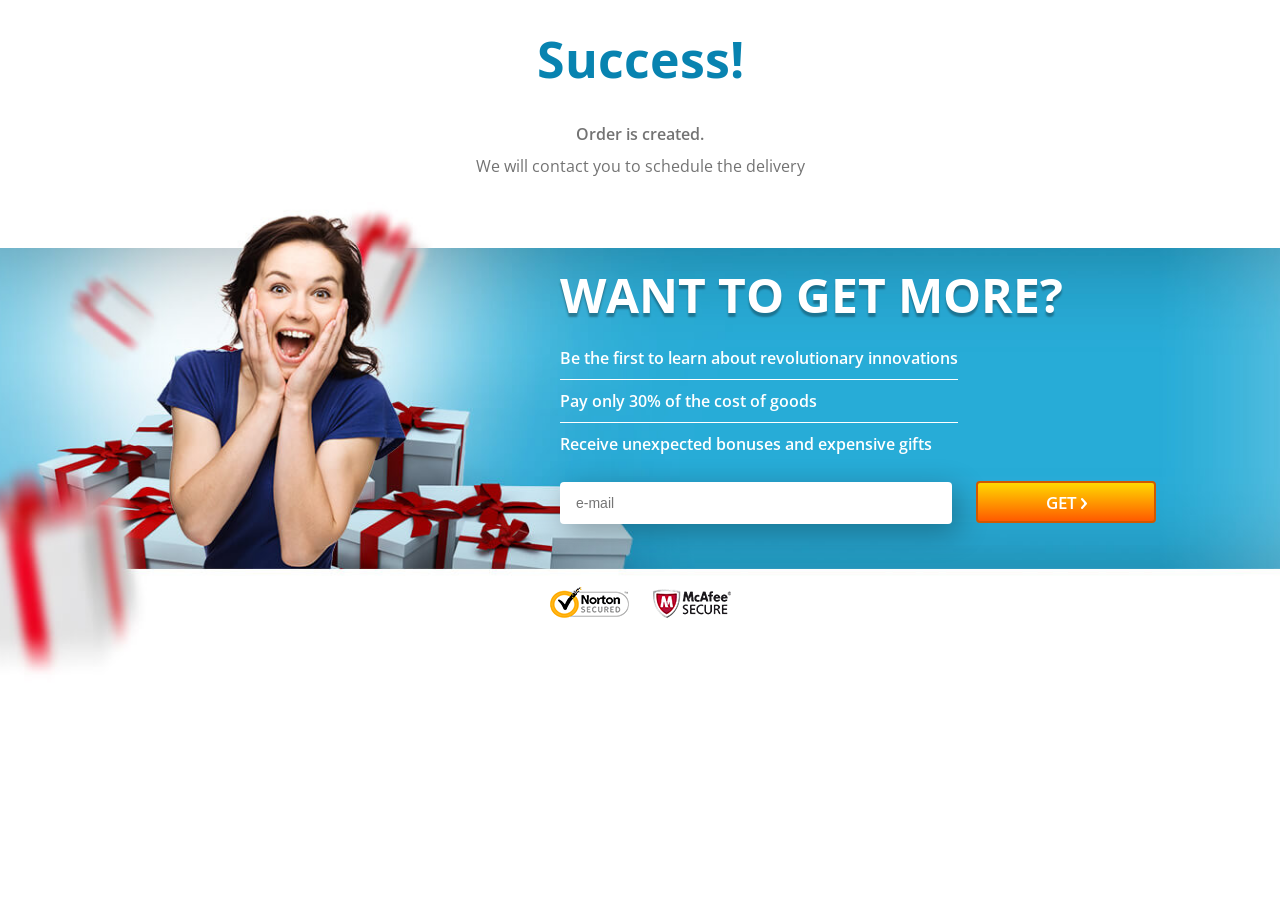
==== success.html @ befdc638 "Initial commit: Landing page Arthrolix Hungria" ====
<!DOCTYPE html>
<html lang="en">
<head>
    <meta http-equiv="Content-Type" content="text/html;charset=UTF-8">
    <meta http-equiv="X-UA-Compatible" content="IE=edge">
    <meta name="viewport" content="width=device-width, initial-scale=1, maximum-scale=1.0">
    <title>Success!</title>
    <link href="https://fonts.googleapis.com/css?family=Open+Sans:400,600,700&amp;subset=greek,vietnamese" rel="stylesheet">
    <style>*{margin:0;padding:0;border:0;outline:0}body{overflow:hidden}.container{width:1140px;padding:75px 10px 0;margin:0 auto;box-sizing:border-box}:focus{outline:0}header{text-align:center}header h2{color:#0883b0;font-family:'Open Sans',sans-serif;font-weight:700;font-size:50px;margin:25px 0 30px}header p{color:#737373;font-size:16px;margin-bottom:10px}header .order{font-family:'Open Sans',sans-serif;font-weight:600;}header .feedback{font-family:'Open Sans',sans-serif;}.content{height:519px;background-image:url([data-uri]);background-size:auto 519px;background-repeat:no-repeat;background-position:center top;color:#fff}.content .content__data{max-width:640px;min-height:290px;margin-left:auto}.content .content__title{font-size:48px;text-transform:uppercase;text-shadow:0 4px 2px rgba(0,0,0,.3);margin-bottom:10px;font-family:'Open Sans',sans-serif;font-weight:700;}.content .content__list{padding-left:0;list-style:none;display:inline-block}.content .content__list li{padding:10px 0;font-size:16px;font-family:'Open Sans',sans-serif;font-weight:600;}.content .content__list li:not(:last-child){border-bottom:1px solid #fff}.content form{padding:15px 0 25px}.content form input{height:40px;border-radius:4px;outline:0;color:#818181;font-size:14px;padding:0 15px;max-width:360px;width:100%;border:1px solid transparent;transition:box-shadow .3s,color .3s,border .3s;margin-right:20px;box-shadow:6px 8px 30px rgba(0,0,0,.3)}.content form input[data-error]{box-shadow:6px 8px 30px rgba(255,0,0,.7);border-color:red;color:red}.content form input[data-success]{box-shadow:0 0 15px #42ccff;border-color:#42ccff}.button{display:inline-block;text-align:center;border:2px solid #d05800;-webkit-border-radius:4px;border-radius:4px;width:180px;height:42px;background-color:#ffd800;background-image:-webkit-gradient(linear,left top,left bottom,from(#ffd800),to(#ff5a00));background-image:-webkit-linear-gradient(#ffd800,#ff5a00);background-image:-o-linear-gradient(#ffd800,#ff5a00);background-image:linear-gradient(#ffd800,#ff5a00);position:relative;top:1px;text-transform:uppercase;color:#fff;font-family:'Open Sans',sans-serif;font-weight:600;font-size:17px;cursor:pointer}.button__ico-animete{background:url([data-uri]) no-repeat -180px 0;display:inline-block;width:2px;height:3px;padding-top:4px;-webkit-transition:width .5s;-o-transition:width .5s;transition:width .5s;margin-left:3px}.button__ico{display:inline-block;width:6px;height:11px;background:url([data-uri]) no-repeat 0 0;margin-left:-5px}.button_small{width:138px;font-size:14px;padding:8px 0;line-height:17px}@media only screen and (min-width: 992px){.button:hover{background:#ff4800}.button:hover .button__ico-animete{width:15px;background:url([data-uri]) no-repeat -180px 0;-webkit-transition:width .5s;-o-transition:width .5s;transition:width .5s}.e-list{display:none}}.content form .submit-btn .arrow{position:relative;top:1px;margin-left:10px}.content .footer-content{margin-top:35px;text-align:center;width:100%}.content .footer-content img{margin:0 10px}@keyframes showModal{from{background-color:transparent}to{background-color:rgba(255,255,255,.8)}}@keyframes showModalContent{0%{opacity:.1;transform:translate(-50%,-50%) scale(0)}80%{transform:translate(-50%,-50%) scale(1.1)}100%{opacity:1;transform:translate(-50%,-50%) scale(1);visibility:visible}}.modal{position:absolute;top:0;left:0;z-index:100;width:100%;background-color:rgba(255,255,255,.8);animation:showModal .5s}.modal.hidden{display:none}.modal .modal__content{position:fixed;visibility:hidden;top:35%;left:50%;max-width:320px;width:100%;font-family:'Open Sans',sans-serif;z-index:101;padding:40px 30px 50px;background-color:#fff;border-radius:6px;box-shadow:0 4px 30px rgba(0,0,0,.3);transform:translate(-50%,-50%) scale(1);text-align:center;animation:showModalContent .4s ease .5s;animation-fill-mode:forwards;box-sizing:border-box}.modal .modal__content h2{font-size:47px;color:#0883b0;margin-bottom:50px}.modal .modal__content p,.modal .modal__content output{font-size:16px;line-height:30px}.modal .modal__content output{color:#0883b0;display:block}.modal .modal__content output,.modal.visible .modal__content .backToLanding{font-family:'Open Sans',sans-serif;font-weight:700;}.modal .modal__content .backToLanding{width:160px;height:38px;margin:0 auto;margin-top:100px;border:2px solid #cdcdcd;background-color:#fff;border-radius:4px;text-transform:uppercase;font-size:14px;color:#8e8e8e;cursor:pointer;transition:background-color .3s,color .3s}.modal .modal__content .backToLanding:hover{background-color:#0883b0;color:#fff;border-color:#0883b0}@media only screen and (max-width: 470px){.modal .modal__content{top:50%;max-width:290px;padding:20px 15px 30px}.modal .modal__content h2{font-size:40px}}div.footer{position:relative;margin-top:-90px;background:none!important}@media only screen and (min-width: 1921px){.content{background-size:contain}}@media only screen and (max-width: 1199px){.container{width:100%}.content .content__data{max-width:580px}.content .content__data form input{max-width:250px}.content .content__title{font-size:40px}}@media only screen and (max-width: 992px){body{overflow:auto}}@media only screen and (max-width: 767px){.container{padding-left:0;padding-right:0}header{margin-bottom:0;padding:0 20px}header h2{font-size:30px;margin:15px 0}header .order,header .feedback{font-size:14px}.content .content__title{padding:0 20px;margin:0 auto 20px;font-size:24px;text-align:center}.content form input{display:block;margin:0 auto 20px}.content{background-image:url([data-uri]);text-align:center;height:auto}.content .content__data{max-width:100%;min-height:0;margin:260px auto 0}.mob-bg{background-color:#27acd7}.content .footer-content{margin-top:20px}.content .content__list{padding:10px 20px 0}div.footer{margin-top:-10px}}@media only screen and (max-width: 479px){.content .content__data{margin-top:160px}}</style>
</head>
<body>
<header>
    <h2>Success!</h2>
    <p class="order">Order is created.</p>
    <p class="feedback">We will contact you to schedule the delivery</p>
</header>
<section class="content">
    <div class="container">
        <div class="content__data">
            <h3 class="content__title">Want to get more?</h3>
            <div class="mob-bg">
                <ul class="content__list">
                    <li>Be the first to learn about revolutionary innovations</li>
                    <li>Pay only 30% of the cost of goods</li>
                    <li>Receive unexpected bonuses and expensive gifts</li>
                </ul>
                <form action="/land/success" id="userEmail" name="user-email" method="POST">
                    <input type="text" name="email" placeholder="e-mail">
                    <button class="button submit-btn" type="submit">Get <i class="button__ico-animete"></i><i class="button__ico"></i></button>
                </form>
            </div>
        </div>
        <div class="footer-content">
            <img src="[data-uri]" alt="Norton Security">
            <img src="[data-uri]" alt="McAfee Security">
        </div>
    </div>
</section>
<div class="modal hidden">
    <div class="modal__content">
        <h2>Thank you!</h2>
        <p>As soon as possible, you will begin to receive</p>
        <output class="email"></output>
        <p>Our exclusive offers!</p>
        <button type="button" class="backToLanding">Close</button>
    </div>
</div>
<script>"use strict";(function(){var a={getParamsName:["order_id","hash"],validPatterns:{email:/.+@.+\..+/i},serverErrorMsg:"Server Error :(",wrapperHeight:function(){var f=document.querySelector(".content__data").clientHeight,g=document.querySelector(".footer-content").clientHeight;return document.body.clientHeight+f+g+"px"}(),errorAttribute:"data-error",successAttribute:"data-success"},b={emailInput:document.forms[0].email,submitButton:document.querySelector(".submit-btn"),output:document.querySelector("output.email"),modal:document.querySelector(".modal"),backButton:document.querySelector(".backToLanding"),isValid:function isValid(f,g){var h=g.value;return f.test(h)?(this.isSuccess(g,a.successAttribute),this.output.textContent=h,!0):(this.isError(g,a.errorAttribute),!1)},isSuccess:function isSuccess(f,g){f.setAttribute(g,"true")},isError:function isError(f,g){return!!f.getAttribute(g)||void f.setAttribute(g,"true")},isTyping:function isTyping(f,g){return g.forEach(function(h){f.getAttribute(h)&&f.removeAttribute(h)}),!0},backToLanding:function backToLanding(){location.assign("/")},getData:function getData(){var f="";return f+=this.locationHandler(a.getParamsName),f+="&"+this.emailInput.name+"="+encodeURIComponent(this.emailInput.value),f},showModal:function showModal(){this.modal.style.height=a.wrapperHeight,this.modal.classList.remove("hidden")},sendData:function sendData(f,g){var h=new XMLHttpRequest;h.open("POST","/land/success",!0),h.setRequestHeader("Content-Type","application/x-www-form-urlencoded"),h.setRequestHeader("X-Requested-With","XMLHttpRequest"),h.onreadystatechange=function(){if(200===h.status&&4===h.readyState){var k=JSON.parse(h.responseText);if(k.status&&0<k.status.length&&"ok"===k.status.toLowerCase())g.call(b);else{var l=k.data||a.serverErrorMsg;b.makeErrorBlock(l)}}},h.send(f)},locationHandler:function locationHandler(f,g){var h=location.search,k=[],l=[],m={},n="",o=h;if(""!==o){if(l=o.substr(1).split("&"),!(f instanceof Array)){for(var p=0;p<l.length;p++)if(k=l[p].split("="),k[0]===f&&"string"==typeof f){g(k[1]);break}}else for(var q=0;q<l.length;q++){k=l[q].split("=");for(var r=0;r<f.length;r++)f[r]===k[0]&&(m[k[0]]=k[1])}for(var s in m)n+="&"+s+"="+encodeURIComponent(m[s]);return n.substr(1)}return!1},makeErrorBlock:function makeErrorBlock(f){var g={width:document.body.clientWidth+"px",height:a.wrapperHeight,textAlign:"center",position:"absolute",top:"0",backgroundColor:"rgba(255,255,255,.8)",zIndex:"99999"},h={fontSize:"26px",color:"#FF4C4C",borderRadius:"20px",border:"2px solid #FF4C4C",padding:"10px 15px",position:"fixed",top:"50%",left:"50%",transform:"translateX(-50%) translateY(-50%)",fontWeight:"700",backgroundColor:"rgba(255,76,76,.2)"},k={display:"block",padding:"8px 20px",color:"#FF4C4C",borderRadius:"6px",margin:"15px auto 0",backgroundColor:"rgba(255,76,76,.2)",border:"1px solid rgba(255,76,76,.8)",cursor:"pointer",fontWeight:"700",transition:"background-color .4s"},l=document.createElement("DIV"),m=document.createElement("BUTTON"),n=document.createElement("H2");for(var o in g)l.style[o]=g[o];for(var p in h)n.style[p]=h[p];for(var q in k)m.style[q]=k[q];l.classList.add("js-error"),m.setAttribute("type","button"),m.appendChild(document.createTextNode("Ok")),m.addEventListener("mouseover",function(){this.style.backgroundColor="rgba(255,76,76,.4)"}),m.addEventListener("mouseleave",function(){this.style.backgroundColor="rgba(255,76,76,.2)"}),m.addEventListener("click",function(){document.body.removeChild(l)}),n.appendChild(document.createTextNode(f)),n.appendChild(m),l.appendChild(n),document.body.appendChild(l)}},c=a.validPatterns.email;b.emailInput.addEventListener("blur",function(){b.isValid(c,b.emailInput)?b.data=b.getData():(b.data&&b.data.length&&(b.data=null),b.isError(this,a.errorAttribute))});var d=[a.errorAttribute,a.successAttribute];b.emailInput.addEventListener("focus",function(){b.isTyping(this,d)}),b.submitButton.addEventListener("click",function(f){f.preventDefault(),b.isValid(c,b.emailInput)?b.data&&b.sendData(b.data,b.showModal):b.isError(b.emailInput,a.errorAttribute)}),b.backButton.addEventListener("click",b.backToLanding),b.locationHandler("email",function(f){return!!f&&void(b.emailInput.value=f,b.isValid(c,b.emailInput),b.data=b.getData())})})();</script>
</body>
</html>
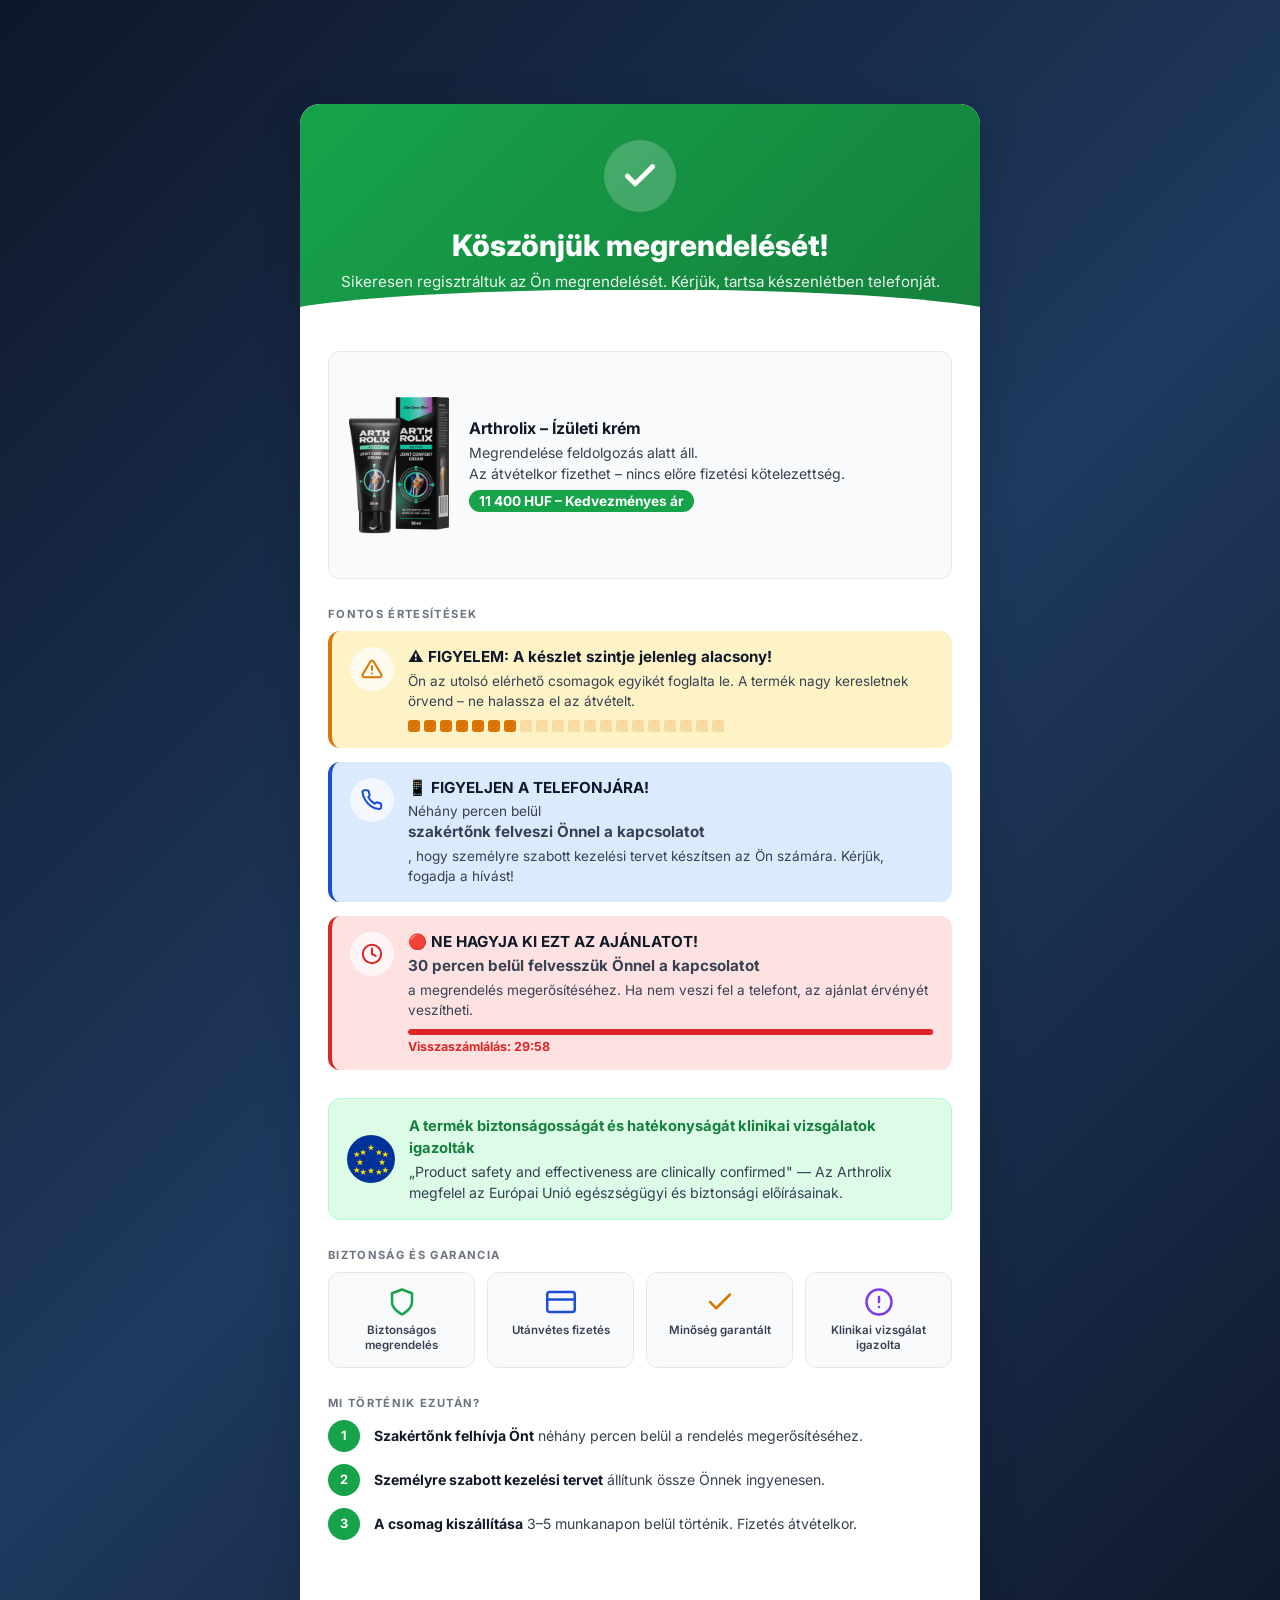
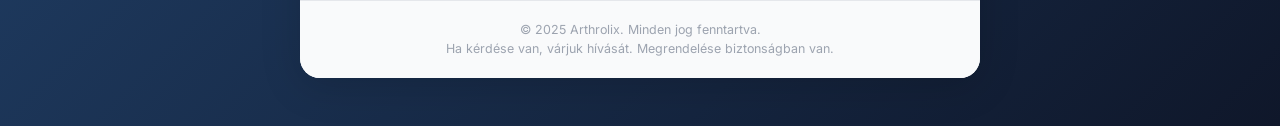
==== commit ec19d48a: "feat: nova pagina success - moderna, gatilhos urgencia, hungaro, selos EU" ====
--- a/success.html
+++ b/success.html
@@ -1,50 +1,558 @@
 <!DOCTYPE html>
-<html lang="en">
+<html lang="hu">
 <head>
-    <meta http-equiv="Content-Type" content="text/html;charset=UTF-8">
-    <meta http-equiv="X-UA-Compatible" content="IE=edge">
-    <meta name="viewport" content="width=device-width, initial-scale=1, maximum-scale=1.0">
-    <title>Success!</title>
-    <link href="https://fonts.googleapis.com/css?family=Open+Sans:400,600,700&amp;subset=greek,vietnamese" rel="stylesheet">
-    <style>*{margin:0;padding:0;border:0;outline:0}body{overflow:hidden}.container{width:1140px;padding:75px 10px 0;margin:0 auto;box-sizing:border-box}:focus{outline:0}header{text-align:center}header h2{color:#0883b0;font-family:'Open Sans',sans-serif;font-weight:700;font-size:50px;margin:25px 0 30px}header p{color:#737373;font-size:16px;margin-bottom:10px}header .order{font-family:'Open Sans',sans-serif;font-weight:600;}header .feedback{font-family:'Open Sans',sans-serif;}.content{height:519px;background-image:url([data-uri]);background-size:auto 519px;background-repeat:no-repeat;background-position:center top;color:#fff}.content .content__data{max-width:640px;min-height:290px;margin-left:auto}.content .content__title{font-size:48px;text-transform:uppercase;text-shadow:0 4px 2px rgba(0,0,0,.3);margin-bottom:10px;font-family:'Open Sans',sans-serif;font-weight:700;}.content .content__list{padding-left:0;list-style:none;display:inline-block}.content .content__list li{padding:10px 0;font-size:16px;font-family:'Open Sans',sans-serif;font-weight:600;}.content .content__list li:not(:last-child){border-bottom:1px solid #fff}.content form{padding:15px 0 25px}.content form input{height:40px;border-radius:4px;outline:0;color:#818181;font-size:14px;padding:0 15px;max-width:360px;width:100%;border:1px solid transparent;transition:box-shadow .3s,color .3s,border .3s;margin-right:20px;box-shadow:6px 8px 30px rgba(0,0,0,.3)}.content form input[data-error]{box-shadow:6px 8px 30px rgba(255,0,0,.7);border-color:red;color:red}.content form input[data-success]{box-shadow:0 0 15px #42ccff;border-color:#42ccff}.button{display:inline-block;text-align:center;border:2px solid #d05800;-webkit-border-radius:4px;border-radius:4px;width:180px;height:42px;background-color:#ffd800;background-image:-webkit-gradient(linear,left top,left bottom,from(#ffd800),to(#ff5a00));background-image:-webkit-linear-gradient(#ffd800,#ff5a00);background-image:-o-linear-gradient(#ffd800,#ff5a00);background-image:linear-gradient(#ffd800,#ff5a00);position:relative;top:1px;text-transform:uppercase;color:#fff;font-family:'Open Sans',sans-serif;font-weight:600;font-size:17px;cursor:pointer}.button__ico-animete{background:url([data-uri]) no-repeat -180px 0;display:inline-block;width:2px;height:3px;padding-top:4px;-webkit-transition:width .5s;-o-transition:width .5s;transition:width .5s;margin-left:3px}.button__ico{display:inline-block;width:6px;height:11px;background:url([data-uri]) no-repeat 0 0;margin-left:-5px}.button_small{width:138px;font-size:14px;padding:8px 0;line-height:17px}@media only screen and (min-width: 992px){.button:hover{background:#ff4800}.button:hover .button__ico-animete{width:15px;background:url([data-uri]) no-repeat -180px 0;-webkit-transition:width .5s;-o-transition:width .5s;transition:width .5s}.e-list{display:none}}.content form .submit-btn .arrow{position:relative;top:1px;margin-left:10px}.content .footer-content{margin-top:35px;text-align:center;width:100%}.content .footer-content img{margin:0 10px}@keyframes showModal{from{background-color:transparent}to{background-color:rgba(255,255,255,.8)}}@keyframes showModalContent{0%{opacity:.1;transform:translate(-50%,-50%) scale(0)}80%{transform:translate(-50%,-50%) scale(1.1)}100%{opacity:1;transform:translate(-50%,-50%) scale(1);visibility:visible}}.modal{position:absolute;top:0;left:0;z-index:100;width:100%;background-color:rgba(255,255,255,.8);animation:showModal .5s}.modal.hidden{display:none}.modal .modal__content{position:fixed;visibility:hidden;top:35%;left:50%;max-width:320px;width:100%;font-family:'Open Sans',sans-serif;z-index:101;padding:40px 30px 50px;background-color:#fff;border-radius:6px;box-shadow:0 4px 30px rgba(0,0,0,.3);transform:translate(-50%,-50%) scale(1);text-align:center;animation:showModalContent .4s ease .5s;animation-fill-mode:forwards;box-sizing:border-box}.modal .modal__content h2{font-size:47px;color:#0883b0;margin-bottom:50px}.modal .modal__content p,.modal .modal__content output{font-size:16px;line-height:30px}.modal .modal__content output{color:#0883b0;display:block}.modal .modal__content output,.modal.visible .modal__content .backToLanding{font-family:'Open Sans',sans-serif;font-weight:700;}.modal .modal__content .backToLanding{width:160px;height:38px;margin:0 auto;margin-top:100px;border:2px solid #cdcdcd;background-color:#fff;border-radius:4px;text-transform:uppercase;font-size:14px;color:#8e8e8e;cursor:pointer;transition:background-color .3s,color .3s}.modal .modal__content .backToLanding:hover{background-color:#0883b0;color:#fff;border-color:#0883b0}@media only screen and (max-width: 470px){.modal .modal__content{top:50%;max-width:290px;padding:20px 15px 30px}.modal .modal__content h2{font-size:40px}}div.footer{position:relative;margin-top:-90px;background:none!important}@media only screen and (min-width: 1921px){.content{background-size:contain}}@media only screen and (max-width: 1199px){.container{width:100%}.content .content__data{max-width:580px}.content .content__data form input{max-width:250px}.content .content__title{font-size:40px}}@media only screen and (max-width: 992px){body{overflow:auto}}@media only screen and (max-width: 767px){.container{padding-left:0;padding-right:0}header{margin-bottom:0;padding:0 20px}header h2{font-size:30px;margin:15px 0}header .order,header .feedback{font-size:14px}.content .content__title{padding:0 20px;margin:0 auto 20px;font-size:24px;text-align:center}.content form input{display:block;margin:0 auto 20px}.content{background-image:url([data-uri]);text-align:center;height:auto}.content .content__data{max-width:100%;min-height:0;margin:260px auto 0}.mob-bg{background-color:#27acd7}.content .footer-content{margin-top:20px}.content .content__list{padding:10px 20px 0}div.footer{margin-top:-10px}}@media only screen and (max-width: 479px){.content .content__data{margin-top:160px}}</style>
+  <meta charset="UTF-8">
+  <meta http-equiv="X-UA-Compatible" content="IE=edge">
+  <meta name="viewport" content="width=device-width, initial-scale=1.0">
+  <title>Köszönjük megrendelését! | Arthrolix</title>
+  <link rel="icon" href="img/favicon.png">
+  <link href="https://fonts.googleapis.com/css2?family=Inter:wght@400;500;600;700;800;900&display=swap" rel="stylesheet">
+  <style>
+    *, *::before, *::after { box-sizing: border-box; margin: 0; padding: 0; }
+
+    :root {
+      --green:   #16a34a;
+      --green-d: #15803d;
+      --green-l: #dcfce7;
+      --amber:   #d97706;
+      --amber-l: #fef3c7;
+      --red:     #dc2626;
+      --red-l:   #fee2e2;
+      --blue:    #1d4ed8;
+      --blue-l:  #dbeafe;
+      --gray-50: #f9fafb;
+      --gray-100:#f3f4f6;
+      --gray-200:#e5e7eb;
+      --gray-700:#374151;
+      --gray-800:#1f2937;
+      --gray-900:#111827;
+      --radius:  12px;
+      --shadow:  0 4px 24px rgba(0,0,0,.10);
+      --shadow-lg:0 8px 40px rgba(0,0,0,.15);
+    }
+
+    body {
+      font-family: 'Inter', sans-serif;
+      background: linear-gradient(135deg, #0f172a 0%, #1e3a5f 50%, #0f172a 100%);
+      min-height: 100vh;
+      color: var(--gray-900);
+      padding: 24px 16px 48px;
+    }
+
+    /* ── HEADER STRIP ─────────────────────────────── */
+    .header-strip {
+      text-align: center;
+      margin-bottom: 24px;
+    }
+    .header-strip img { height: 52px; }
+
+    /* ── CARD ─────────────────────────────────────── */
+    .card {
+      background: #fff;
+      border-radius: 20px;
+      box-shadow: var(--shadow-lg);
+      max-width: 680px;
+      margin: 0 auto;
+      overflow: hidden;
+    }
+
+    /* ── SUCCESS HERO ──────────────────────────────── */
+    .hero {
+      background: linear-gradient(135deg, #16a34a 0%, #15803d 100%);
+      padding: 36px 32px 28px;
+      text-align: center;
+      color: #fff;
+      position: relative;
+    }
+    .hero::after {
+      content: '';
+      display: block;
+      position: absolute;
+      bottom: -1px; left: 0; right: 0;
+      height: 30px;
+      background: #fff;
+      clip-path: ellipse(55% 100% at 50% 100%);
+    }
+    .checkmark-wrap {
+      width: 72px; height: 72px;
+      background: rgba(255,255,255,.2);
+      border-radius: 50%;
+      display: flex; align-items: center; justify-content: center;
+      margin: 0 auto 16px;
+      animation: pop .5s cubic-bezier(.175,.885,.32,1.275) both;
+    }
+    @keyframes pop {
+      0%   { transform: scale(0); opacity: 0; }
+      100% { transform: scale(1); opacity: 1; }
+    }
+    .checkmark-wrap svg { width: 38px; height: 38px; }
+    .hero h1 {
+      font-size: clamp(1.4rem, 4vw, 1.85rem);
+      font-weight: 800;
+      line-height: 1.2;
+      margin-bottom: 8px;
+    }
+    .hero p {
+      font-size: .95rem;
+      opacity: .9;
+      margin-bottom: 0;
+    }
+
+    /* ── BODY AREA ─────────────────────────────────── */
+    .body { padding: 32px 28px; }
+
+    /* ── ORDER CONFIRM ─────────────────────────────── */
+    .order-confirm {
+      display: flex;
+      align-items: center;
+      gap: 20px;
+      background: var(--gray-50);
+      border: 1px solid var(--gray-200);
+      border-radius: var(--radius);
+      padding: 20px;
+      margin-bottom: 28px;
+    }
+    .order-confirm img {
+      width: 100px;
+      height: auto;
+      object-fit: contain;
+      flex-shrink: 0;
+      border-radius: 8px;
+    }
+    .order-confirm-text h3 {
+      font-size: 1rem;
+      font-weight: 700;
+      margin-bottom: 4px;
+      color: var(--gray-900);
+    }
+    .order-confirm-text p {
+      font-size: .88rem;
+      color: var(--gray-700);
+      line-height: 1.5;
+    }
+    .price-badge {
+      display: inline-block;
+      background: var(--green);
+      color: #fff;
+      font-weight: 700;
+      font-size: .85rem;
+      padding: 3px 10px;
+      border-radius: 20px;
+      margin-top: 6px;
+    }
+
+    /* ── SECTION TITLE ─────────────────────────────── */
+    .section-label {
+      font-size: .7rem;
+      font-weight: 700;
+      letter-spacing: .12em;
+      text-transform: uppercase;
+      color: #6b7280;
+      margin-bottom: 10px;
+    }
+
+    /* ── TRIGGERS ──────────────────────────────────── */
+    .triggers { display: flex; flex-direction: column; gap: 14px; margin-bottom: 28px; }
+
+    .trigger {
+      display: flex;
+      align-items: flex-start;
+      gap: 14px;
+      padding: 16px 18px;
+      border-radius: var(--radius);
+      border-left: 4px solid transparent;
+      position: relative;
+      overflow: hidden;
+    }
+    .trigger::before {
+      content: '';
+      position: absolute;
+      inset: 0;
+      opacity: .07;
+    }
+
+    /* Trigger 1 – stock – amber */
+    .trigger-stock {
+      background: var(--amber-l);
+      border-color: var(--amber);
+    }
+    .trigger-stock .t-icon { color: var(--amber); }
+
+    /* Trigger 2 – phone – blue */
+    .trigger-phone {
+      background: var(--blue-l);
+      border-color: var(--blue);
+    }
+    .trigger-phone .t-icon { color: var(--blue); }
+
+    /* Trigger 3 – urgency – red */
+    .trigger-urgent {
+      background: var(--red-l);
+      border-color: var(--red);
+    }
+    .trigger-urgent .t-icon { color: var(--red); }
+
+    .t-icon {
+      width: 44px; height: 44px;
+      flex-shrink: 0;
+      display: flex; align-items: center; justify-content: center;
+      border-radius: 50%;
+      background: rgba(255,255,255,.7);
+    }
+    .t-icon svg { width: 22px; height: 22px; }
+
+    .t-content { flex: 1; }
+    .t-content strong {
+      display: block;
+      font-size: .95rem;
+      font-weight: 700;
+      margin-bottom: 4px;
+      line-height: 1.3;
+    }
+    .t-content p {
+      font-size: .85rem;
+      line-height: 1.5;
+      color: var(--gray-700);
+      margin: 0;
+    }
+
+    /* countdown inside trigger-urgent */
+    #countdown-bar {
+      margin-top: 8px;
+      height: 6px;
+      background: rgba(220,38,38,.2);
+      border-radius: 99px;
+      overflow: hidden;
+    }
+    #countdown-fill {
+      height: 100%;
+      background: var(--red);
+      border-radius: 99px;
+      transition: width 1s linear;
+    }
+    #countdown-label {
+      font-size: .78rem;
+      font-weight: 700;
+      color: var(--red);
+      margin-top: 4px;
+    }
+
+    /* Stock indicator */
+    .stock-dots {
+      display: flex; gap: 4px; margin-top: 8px; flex-wrap: wrap;
+    }
+    .stock-dot {
+      width: 12px; height: 12px;
+      border-radius: 3px;
+    }
+    .stock-dot.filled { background: var(--amber); }
+    .stock-dot.empty  { background: rgba(217,119,6,.2); }
+
+    /* Pulse on phone icon */
+    @keyframes pulse {
+      0%,100% { box-shadow: 0 0 0 0 rgba(29,78,216,.4); }
+      50%      { box-shadow: 0 0 0 8px rgba(29,78,216,0); }
+    }
+    .trigger-phone .t-icon { animation: pulse 2s infinite; }
+
+    /* ── CLINICAL BADGE ────────────────────────────── */
+    .clinical-badge {
+      display: flex;
+      align-items: center;
+      gap: 14px;
+      background: var(--green-l);
+      border: 1px solid #bbf7d0;
+      border-radius: var(--radius);
+      padding: 16px 18px;
+      margin-bottom: 28px;
+    }
+    .eu-logo {
+      flex-shrink: 0;
+      width: 48px; height: 48px;
+      border-radius: 50%;
+      background: #003399;
+      display: flex; align-items: center; justify-content: center;
+      overflow: hidden;
+    }
+    .eu-logo svg { width: 40px; height: 40px; }
+    .clinical-badge p {
+      font-size: .88rem;
+      line-height: 1.5;
+      color: var(--gray-700);
+      margin: 0;
+    }
+    .clinical-badge p strong {
+      display: block;
+      font-size: .92rem;
+      color: var(--green-d);
+      margin-bottom: 2px;
+    }
+
+    /* ── TRUST SEALS ───────────────────────────────── */
+    .trust-seals {
+      display: grid;
+      grid-template-columns: repeat(auto-fit, minmax(120px, 1fr));
+      gap: 12px;
+      margin-bottom: 28px;
+    }
+    .seal {
+      display: flex;
+      flex-direction: column;
+      align-items: center;
+      gap: 6px;
+      background: var(--gray-50);
+      border: 1px solid var(--gray-200);
+      border-radius: var(--radius);
+      padding: 14px 10px;
+      text-align: center;
+    }
+    .seal svg { width: 30px; height: 30px; }
+    .seal span {
+      font-size: .72rem;
+      font-weight: 600;
+      color: var(--gray-700);
+      line-height: 1.3;
+    }
+
+    /* ── WHAT HAPPENS NEXT ─────────────────────────── */
+    .steps { display: flex; flex-direction: column; gap: 12px; margin-bottom: 28px; }
+    .step {
+      display: flex;
+      align-items: center;
+      gap: 14px;
+    }
+    .step-num {
+      width: 32px; height: 32px;
+      border-radius: 50%;
+      background: var(--green);
+      color: #fff;
+      font-size: .8rem;
+      font-weight: 700;
+      display: flex; align-items: center; justify-content: center;
+      flex-shrink: 0;
+    }
+    .step p { font-size: .88rem; color: var(--gray-700); line-height: 1.4; margin: 0; }
+    .step p strong { color: var(--gray-900); }
+
+    /* ── FOOTER ────────────────────────────────────── */
+    .card-footer {
+      background: var(--gray-50);
+      border-top: 1px solid var(--gray-200);
+      padding: 20px 28px;
+      text-align: center;
+    }
+    .card-footer p {
+      font-size: .78rem;
+      color: #9ca3af;
+      line-height: 1.5;
+    }
+
+    /* ── RESPONSIVE ────────────────────────────────── */
+    @media (max-width: 480px) {
+      .body { padding: 24px 18px; }
+      .order-confirm { flex-direction: column; text-align: center; }
+      .order-confirm img { width: 120px; margin: 0 auto; }
+    }
+  </style>
 </head>
 <body>
-<header>
-    <h2>Success!</h2>
-    <p class="order">Order is created.</p>
-    <p class="feedback">We will contact you to schedule the delivery</p>
-</header>
-<section class="content">
-    <div class="container">
-        <div class="content__data">
-            <h3 class="content__title">Want to get more?</h3>
-            <div class="mob-bg">
-                <ul class="content__list">
-                    <li>Be the first to learn about revolutionary innovations</li>
-                    <li>Pay only 30% of the cost of goods</li>
-                    <li>Receive unexpected bonuses and expensive gifts</li>
-                </ul>
-                <form action="/land/success" id="userEmail" name="user-email" method="POST">
-                    <input type="text" name="email" placeholder="e-mail">
-                    <button class="button submit-btn" type="submit">Get <i class="button__ico-animete"></i><i class="button__ico"></i></button>
-                </form>
-            </div>
-        </div>
-        <div class="footer-content">
-            <img src="[data-uri]" alt="Norton Security">
-            <img src="[data-uri]" alt="McAfee Security">
-        </div>
+
+  <!-- Logo strip -->
+  <div class="header-strip">
+    <img src="img/logo-main.png" alt="Arthrolix">
+  </div>
+
+  <div class="card">
+
+    <!-- ── HERO ──────────────────────────────────── -->
+    <div class="hero">
+      <div class="checkmark-wrap">
+        <svg viewBox="0 0 24 24" fill="none" stroke="#fff" stroke-width="3" stroke-linecap="round" stroke-linejoin="round">
+          <polyline points="20 6 9 17 4 12"/>
+        </svg>
+      </div>
+      <h1>Köszönjük megrendelését!</h1>
+      <p>Sikeresen regisztráltuk az Ön megrendelését. Kérjük, tartsa készenlétben telefonját.</p>
     </div>
-</section>
-<div class="modal hidden">
-    <div class="modal__content">
-        <h2>Thank you!</h2>
-        <p>As soon as possible, you will begin to receive</p>
-        <output class="email"></output>
-        <p>Our exclusive offers!</p>
-        <button type="button" class="backToLanding">Close</button>
+
+    <!-- ── BODY ──────────────────────────────────── -->
+    <div class="body">
+
+      <!-- Order confirm -->
+      <div class="order-confirm">
+        <img src="img/prod-main.png" alt="Arthrolix termék">
+        <div class="order-confirm-text">
+          <h3>Arthrolix – Ízületi krém</h3>
+          <p>Megrendelése feldolgozás alatt áll.<br>Az átvételkor fizethet – nincs előre fizetési kötelezettség.</p>
+          <span class="price-badge">11&nbsp;400 HUF – Kedvezményes ár</span>
+        </div>
+      </div>
+
+      <!-- ── TRIGGERS ──────────────────────────────── -->
+      <p class="section-label">Fontos értesítések</p>
+      <div class="triggers">
+
+        <!-- Trigger 1 – stock -->
+        <div class="trigger trigger-stock">
+          <div class="t-icon">
+            <svg viewBox="0 0 24 24" fill="none" stroke="currentColor" stroke-width="2.2" stroke-linecap="round" stroke-linejoin="round">
+              <path d="M10.29 3.86L1.82 18a2 2 0 0 0 1.71 3h16.94a2 2 0 0 0 1.71-3L13.71 3.86a2 2 0 0 0-3.42 0z"/>
+              <line x1="12" y1="9" x2="12" y2="13"/><line x1="12" y1="17" x2="12.01" y2="17"/>
+            </svg>
+          </div>
+          <div class="t-content">
+            <strong>⚠️ FIGYELEM: A készlet szintje jelenleg alacsony!</strong>
+            <p>Ön az utolsó elérhető csomagok egyikét foglalta le. A termék nagy keresletnek örvend – ne halassza el az átvételt.</p>
+            <div class="stock-dots" id="stockDots"></div>
+          </div>
+        </div>
+
+        <!-- Trigger 2 – phone -->
+        <div class="trigger trigger-phone">
+          <div class="t-icon">
+            <svg viewBox="0 0 24 24" fill="none" stroke="currentColor" stroke-width="2.2" stroke-linecap="round" stroke-linejoin="round">
+              <path d="M22 16.92v3a2 2 0 0 1-2.18 2 19.79 19.79 0 0 1-8.63-3.07A19.5 19.5 0 0 1 4.69 12a19.79 19.79 0 0 1-3.07-8.67A2 2 0 0 1 3.6 1.27h3a2 2 0 0 1 2 1.72c.127.96.361 1.903.7 2.81a2 2 0 0 1-.45 2.11L7.91 8.91A16 16 0 0 0 15.09 16.09l.91-.91a2 2 0 0 1 2.11-.45c.907.339 1.85.573 2.81.7A2 2 0 0 1 22 16.92z"/>
+            </svg>
+          </div>
+          <div class="t-content">
+            <strong>📱 FIGYELJEN A TELEFONJÁRA!</strong>
+            <p>Néhány percen belül <strong>szakértőnk felveszi Önnel a kapcsolatot</strong>, hogy személyre szabott kezelési tervet készítsen az Ön számára. Kérjük, fogadja a hívást!</p>
+          </div>
+        </div>
+
+        <!-- Trigger 3 – urgency with countdown -->
+        <div class="trigger trigger-urgent">
+          <div class="t-icon">
+            <svg viewBox="0 0 24 24" fill="none" stroke="currentColor" stroke-width="2.2" stroke-linecap="round" stroke-linejoin="round">
+              <circle cx="12" cy="12" r="10"/><polyline points="12 6 12 12 16 14"/>
+            </svg>
+          </div>
+          <div class="t-content">
+            <strong>🔴 NE HAGYJA KI EZT AZ AJÁNLATOT!</strong>
+            <p><strong>30 percen belül felvesszük Önnel a kapcsolatot</strong> a megrendelés megerősítéséhez. Ha nem veszi fel a telefont, az ajánlat érvényét veszítheti.</p>
+            <div id="countdown-bar"><div id="countdown-fill" style="width:100%"></div></div>
+            <div id="countdown-label">Visszaszámlálás: 30:00</div>
+          </div>
+        </div>
+
+      </div><!-- /triggers -->
+
+      <!-- ── CLINICAL BADGE ──────────────────────── -->
+      <div class="clinical-badge">
+        <!-- EU flag SVG -->
+        <div class="eu-logo">
+          <svg viewBox="0 0 60 60" xmlns="http://www.w3.org/2000/svg">
+            <circle cx="30" cy="30" r="30" fill="#003399"/>
+            <!-- 12 EU stars -->
+            <g fill="#FFDD00">
+              <polygon points="30,8 31.2,11.5 34.9,11.5 31.9,13.7 33.1,17.2 30,15 26.9,17.2 28.1,13.7 25.1,11.5 28.8,11.5"/>
+              <polygon points="30,42.8 31.2,46.3 34.9,46.3 31.9,48.5 33.1,52 30,49.8 26.9,52 28.1,48.5 25.1,46.3 28.8,46.3"/>
+              <polygon points="13.4,30 14.6,33.5 18.3,33.5 15.3,35.7 16.5,39.2 13.4,37 10.3,39.2 11.5,35.7 8.5,33.5 12.2,33.5"/>
+              <polygon points="46.6,30 47.8,33.5 51.5,33.5 48.5,35.7 49.7,39.2 46.6,37 43.5,39.2 44.7,35.7 41.7,33.5 45.4,33.5"/>
+              <polygon points="18.2,15.2 19.4,18.7 23.1,18.7 20.1,20.9 21.3,24.4 18.2,22.2 15.1,24.4 16.3,20.9 13.3,18.7 17,18.7"/>
+              <polygon points="41.8,15.2 43,18.7 46.7,18.7 43.7,20.9 44.9,24.4 41.8,22.2 38.7,24.4 39.9,20.9 36.9,18.7 40.6,18.7"/>
+              <polygon points="18.2,44.8 19.4,48.3 23.1,48.3 20.1,50.5 21.3,54 18.2,51.8 15.1,54 16.3,50.5 13.3,48.3 17,48.3"/>
+              <polygon points="41.8,44.8 43,48.3 46.7,48.3 43.7,50.5 44.9,54 41.8,51.8 38.7,54 39.9,50.5 36.9,48.3 40.6,48.3"/>
+              <polygon points="8.6,18.2 9.8,21.7 13.5,21.7 10.5,23.9 11.7,27.4 8.6,25.2 5.5,27.4 6.7,23.9 3.7,21.7 7.4,21.7"/>
+              <polygon points="51.4,18.2 52.6,21.7 56.3,21.7 53.3,23.9 54.5,27.4 51.4,25.2 48.3,27.4 49.5,23.9 46.5,21.7 50.2,21.7"/>
+              <polygon points="8.6,41.8 9.8,45.3 13.5,45.3 10.5,47.5 11.7,51 8.6,48.8 5.5,51 6.7,47.5 3.7,45.3 7.4,45.3"/>
+              <polygon points="51.4,41.8 52.6,45.3 56.3,45.3 53.3,47.5 54.5,51 51.4,48.8 48.3,51 49.5,47.5 46.5,45.3 50.2,45.3"/>
+            </g>
+          </svg>
+        </div>
+        <p>
+          <strong>A termék biztonságosságát és hatékonyságát klinikai vizsgálatok igazolták</strong>
+          „Product safety and effectiveness are clinically confirmed" — Az Arthrolix megfelel az Európai Unió egészségügyi és biztonsági előírásainak.
+        </p>
+      </div>
+
+      <!-- ── TRUST SEALS ──────────────────────────── -->
+      <p class="section-label">Biztonság és garancia</p>
+      <div class="trust-seals">
+        <div class="seal">
+          <svg viewBox="0 0 24 24" fill="none" stroke="#16a34a" stroke-width="2" stroke-linecap="round" stroke-linejoin="round">
+            <path d="M12 22s8-4 8-10V5l-8-3-8 3v7c0 6 8 10 8 10z"/>
+          </svg>
+          <span>Biztonságos megrendelés</span>
+        </div>
+        <div class="seal">
+          <svg viewBox="0 0 24 24" fill="none" stroke="#1d4ed8" stroke-width="2" stroke-linecap="round" stroke-linejoin="round">
+            <rect x="1" y="4" width="22" height="16" rx="2" ry="2"/><line x1="1" y1="10" x2="23" y2="10"/>
+          </svg>
+          <span>Utánvétes fizetés</span>
+        </div>
+        <div class="seal">
+          <svg viewBox="0 0 24 24" fill="none" stroke="#d97706" stroke-width="2" stroke-linecap="round" stroke-linejoin="round">
+            <polyline points="20 6 9 17 4 12"/>
+          </svg>
+          <span>Minőség garantált</span>
+        </div>
+        <div class="seal">
+          <svg viewBox="0 0 24 24" fill="none" stroke="#7c3aed" stroke-width="2" stroke-linecap="round" stroke-linejoin="round">
+            <circle cx="12" cy="12" r="10"/><line x1="12" y1="8" x2="12" y2="12"/><line x1="12" y1="16" x2="12.01" y2="16"/>
+          </svg>
+          <span>Klinikai vizsgálat igazolta</span>
+        </div>
+      </div>
+
+      <!-- ── WHAT HAPPENS NEXT ─────────────────────── -->
+      <p class="section-label">Mi történik ezután?</p>
+      <div class="steps">
+        <div class="step">
+          <div class="step-num">1</div>
+          <p><strong>Szakértőnk felhívja Önt</strong> néhány percen belül a rendelés megerősítéséhez.</p>
+        </div>
+        <div class="step">
+          <div class="step-num">2</div>
+          <p><strong>Személyre szabott kezelési tervet</strong> állítunk össze Önnek ingyenesen.</p>
+        </div>
+        <div class="step">
+          <div class="step-num">3</div>
+          <p><strong>A csomag kiszállítása</strong> 3–5 munkanapon belül történik. Fizetés átvételkor.</p>
+        </div>
+      </div>
+
+    </div><!-- /body -->
+
+    <div class="card-footer">
+      <p>© 2025 Arthrolix. Minden jog fenntartva.<br>
+      Ha kérdése van, várjuk hívását. Megrendelése biztonságban van.</p>
     </div>
-</div>
-<script>"use strict";(function(){var a={getParamsName:["order_id","hash"],validPatterns:{email:/.+@.+\..+/i},serverErrorMsg:"Server Error :(",wrapperHeight:function(){var f=document.querySelector(".content__data").clientHeight,g=document.querySelector(".footer-content").clientHeight;return document.body.clientHeight+f+g+"px"}(),errorAttribute:"data-error",successAttribute:"data-success"},b={emailInput:document.forms[0].email,submitButton:document.querySelector(".submit-btn"),output:document.querySelector("output.email"),modal:document.querySelector(".modal"),backButton:document.querySelector(".backToLanding"),isValid:function isValid(f,g){var h=g.value;return f.test(h)?(this.isSuccess(g,a.successAttribute),this.output.textContent=h,!0):(this.isError(g,a.errorAttribute),!1)},isSuccess:function isSuccess(f,g){f.setAttribute(g,"true")},isError:function isError(f,g){return!!f.getAttribute(g)||void f.setAttribute(g,"true")},isTyping:function isTyping(f,g){return g.forEach(function(h){f.getAttribute(h)&&f.removeAttribute(h)}),!0},backToLanding:function backToLanding(){location.assign("/")},getData:function getData(){var f="";return f+=this.locationHandler(a.getParamsName),f+="&"+this.emailInput.name+"="+encodeURIComponent(this.emailInput.value),f},showModal:function showModal(){this.modal.style.height=a.wrapperHeight,this.modal.classList.remove("hidden")},sendData:function sendData(f,g){var h=new XMLHttpRequest;h.open("POST","/land/success",!0),h.setRequestHeader("Content-Type","application/x-www-form-urlencoded"),h.setRequestHeader("X-Requested-With","XMLHttpRequest"),h.onreadystatechange=function(){if(200===h.status&&4===h.readyState){var k=JSON.parse(h.responseText);if(k.status&&0<k.status.length&&"ok"===k.status.toLowerCase())g.call(b);else{var l=k.data||a.serverErrorMsg;b.makeErrorBlock(l)}}},h.send(f)},locationHandler:function locationHandler(f,g){var h=location.search,k=[],l=[],m={},n="",o=h;if(""!==o){if(l=o.substr(1).split("&"),!(f instanceof Array)){for(var p=0;p<l.length;p++)if(k=l[p].split("="),k[0]===f&&"string"==typeof f){g(k[1]);break}}else for(var q=0;q<l.length;q++){k=l[q].split("=");for(var r=0;r<f.length;r++)f[r]===k[0]&&(m[k[0]]=k[1])}for(var s in m)n+="&"+s+"="+encodeURIComponent(m[s]);return n.substr(1)}return!1},makeErrorBlock:function makeErrorBlock(f){var g={width:document.body.clientWidth+"px",height:a.wrapperHeight,textAlign:"center",position:"absolute",top:"0",backgroundColor:"rgba(255,255,255,.8)",zIndex:"99999"},h={fontSize:"26px",color:"#FF4C4C",borderRadius:"20px",border:"2px solid #FF4C4C",padding:"10px 15px",position:"fixed",top:"50%",left:"50%",transform:"translateX(-50%) translateY(-50%)",fontWeight:"700",backgroundColor:"rgba(255,76,76,.2)"},k={display:"block",padding:"8px 20px",color:"#FF4C4C",borderRadius:"6px",margin:"15px auto 0",backgroundColor:"rgba(255,76,76,.2)",border:"1px solid rgba(255,76,76,.8)",cursor:"pointer",fontWeight:"700",transition:"background-color .4s"},l=document.createElement("DIV"),m=document.createElement("BUTTON"),n=document.createElement("H2");for(var o in g)l.style[o]=g[o];for(var p in h)n.style[p]=h[p];for(var q in k)m.style[q]=k[q];l.classList.add("js-error"),m.setAttribute("type","button"),m.appendChild(document.createTextNode("Ok")),m.addEventListener("mouseover",function(){this.style.backgroundColor="rgba(255,76,76,.4)"}),m.addEventListener("mouseleave",function(){this.style.backgroundColor="rgba(255,76,76,.2)"}),m.addEventListener("click",function(){document.body.removeChild(l)}),n.appendChild(document.createTextNode(f)),n.appendChild(m),l.appendChild(n),document.body.appendChild(l)}},c=a.validPatterns.email;b.emailInput.addEventListener("blur",function(){b.isValid(c,b.emailInput)?b.data=b.getData():(b.data&&b.data.length&&(b.data=null),b.isError(this,a.errorAttribute))});var d=[a.errorAttribute,a.successAttribute];b.emailInput.addEventListener("focus",function(){b.isTyping(this,d)}),b.submitButton.addEventListener("click",function(f){f.preventDefault(),b.isValid(c,b.emailInput)?b.data&&b.sendData(b.data,b.showModal):b.isError(b.emailInput,a.errorAttribute)}),b.backButton.addEventListener("click",b.backToLanding),b.locationHandler("email",function(f){return!!f&&void(b.emailInput.value=f,b.isValid(c,b.emailInput),b.data=b.getData())})})();</script>
+
+  </div><!-- /card -->
+
+  <script>
+    // ── Stock dots (random low stock visual) ─────────
+    (function(){
+      const container = document.getElementById('stockDots');
+      const total = 20;
+      const filled = Math.floor(Math.random() * 5) + 3; // 3–7 remaining
+      for(let i = 0; i < total; i++){
+        const d = document.createElement('div');
+        d.className = 'stock-dot ' + (i < filled ? 'filled' : 'empty');
+        container.appendChild(d);
+      }
+    })();
+
+    // ── 30-minute countdown ───────────────────────────
+    (function(){
+      const TOTAL = 30 * 60; // seconds
+      let remaining = TOTAL;
+      const fill  = document.getElementById('countdown-fill');
+      const label = document.getElementById('countdown-label');
+
+      function tick(){
+        if(remaining <= 0){ label.textContent = 'Az idő lejárt!'; fill.style.width = '0%'; return; }
+        remaining--;
+        const m = Math.floor(remaining / 60);
+        const s = remaining % 60;
+        label.textContent = 'Visszaszámlálás: ' + String(m).padStart(2,'0') + ':' + String(s).padStart(2,'0');
+        fill.style.width = (remaining / TOTAL * 100) + '%';
+        setTimeout(tick, 1000);
+      }
+      tick();
+    })();
+  </script>
+
 </body>
-</html> +</html>
